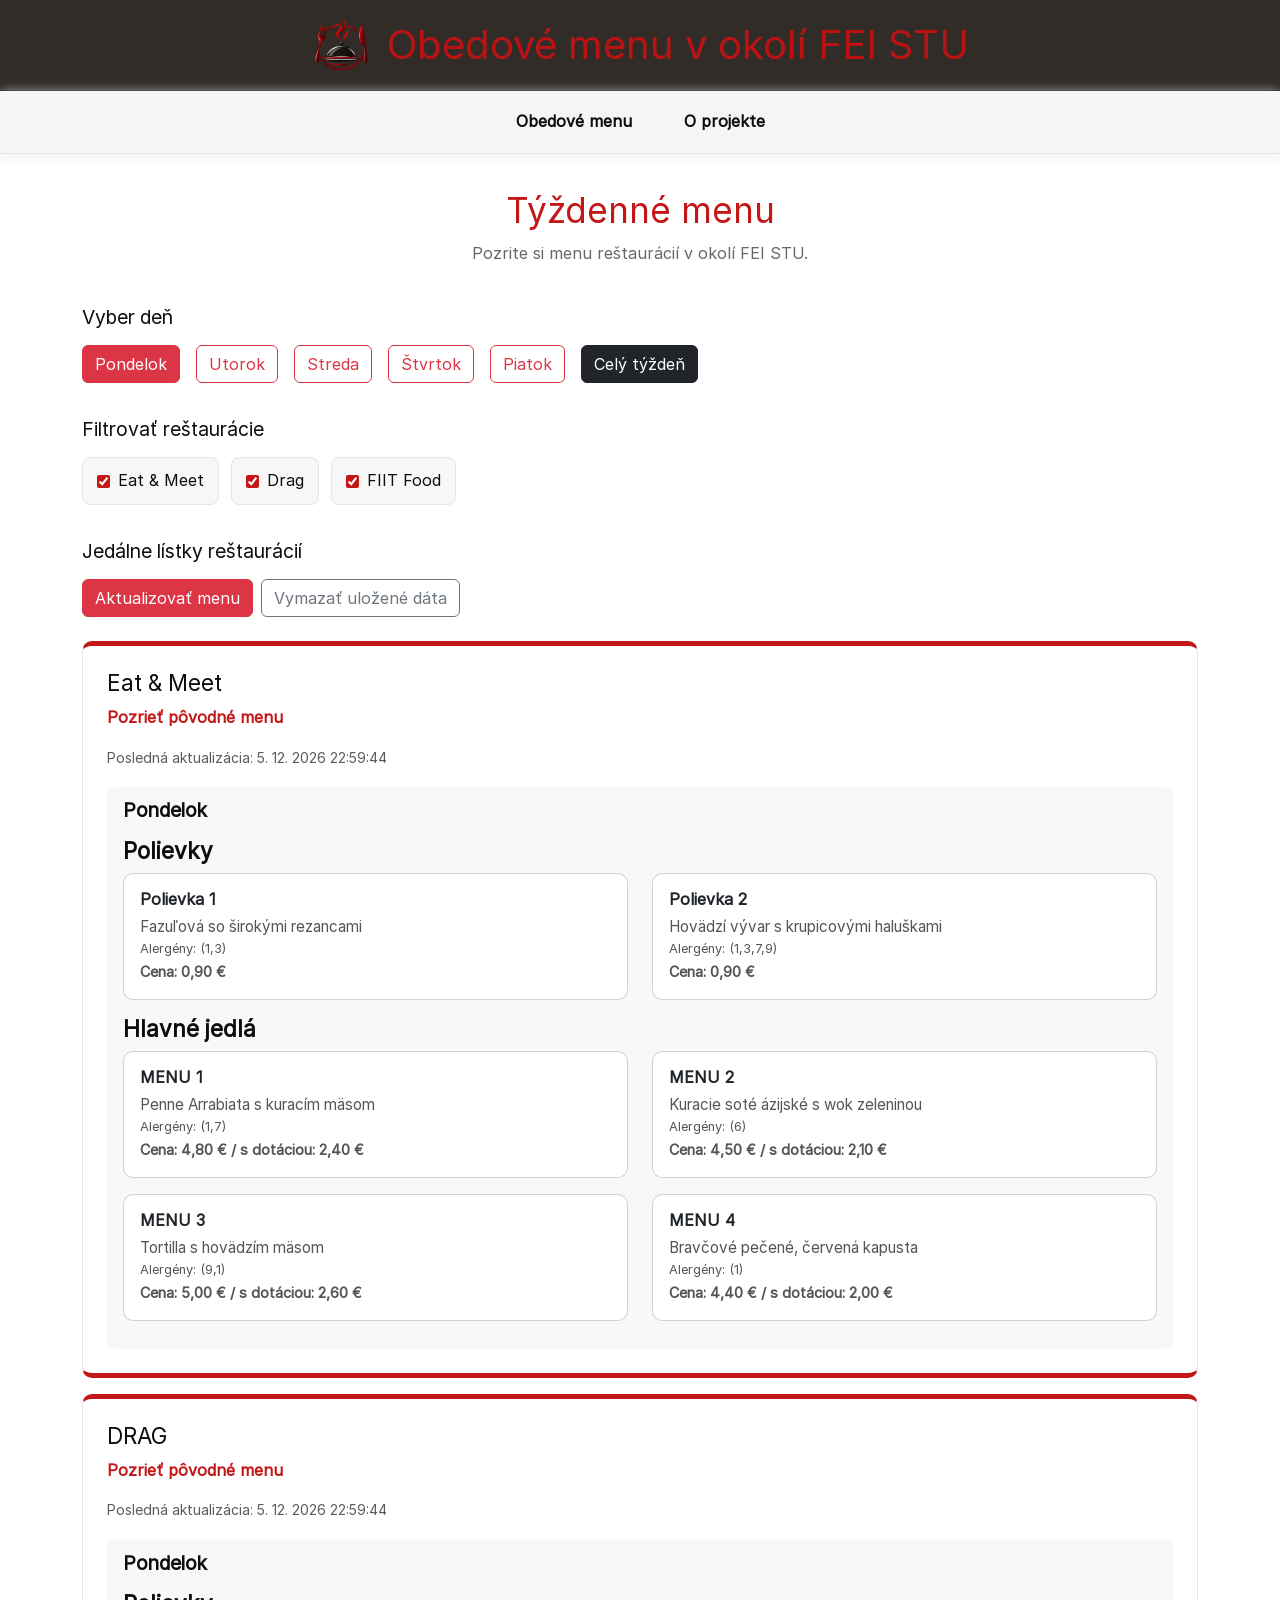
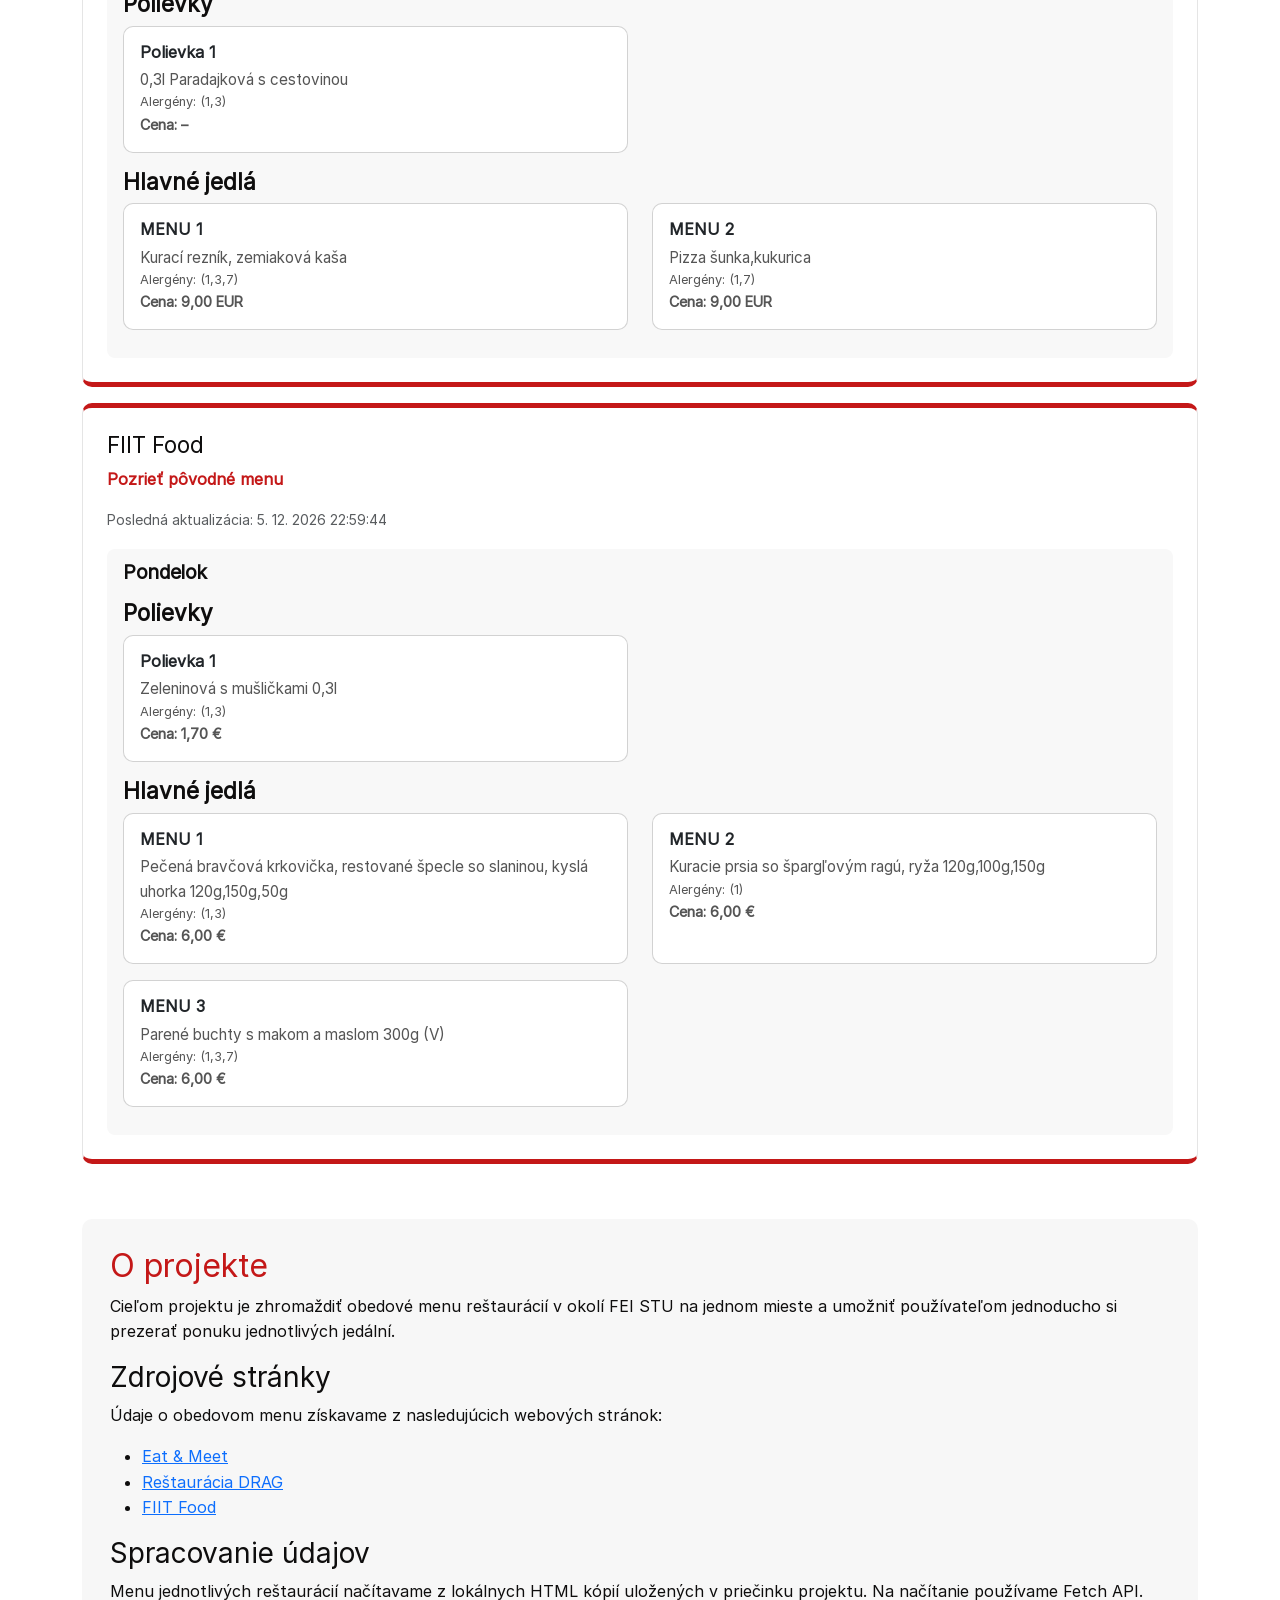
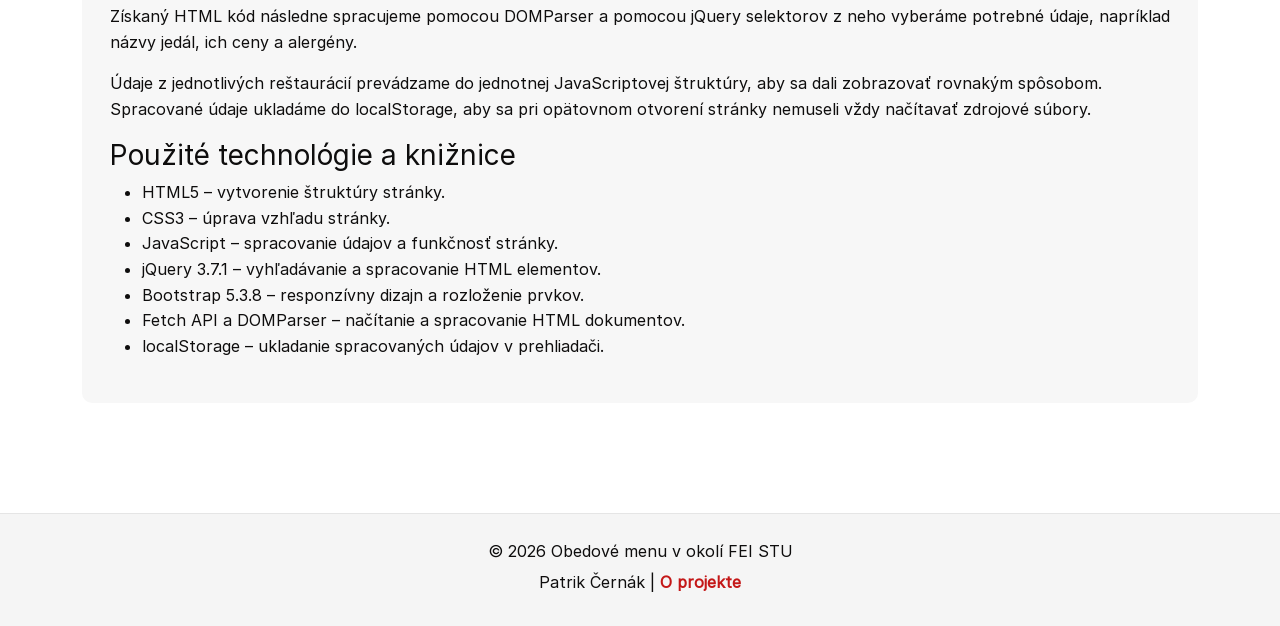
==== index.html @ 05e3ba86 "first commit" ====
<!DOCTYPE html>
<html lang="sk">

<head>
    <meta charset="UTF-8">
    <meta name="viewport" content="width=device-width, initial-scale=1">
    <title>Obedové menu v okolí FEI STU</title>

    <link
    href="https://cdn.jsdelivr.net/npm/bootstrap@5.3.8/dist/css/bootstrap.min.css"
    rel="stylesheet">

    <link rel="stylesheet" href="css/styles.css">

    <link rel="icon" type="image/png" href="images/favicon.ico">

    <script src="https://code.jquery.com/jquery-3.7.1.min.js" defer></script>
    <script src="js/script.js" defer></script>
</head>



<body class="page">

    <header>
        <div class="container">
            <div class="header-content">

                <img
                    src="images/favicon.png"
                    alt="Logo obedového menu"
                    class="header-logo"
                >

                <h1>Obedové menu v okolí FEI STU</h1>

            </div>
        </div>
    </header>


    <nav class="main-nav">
        <div class="container">
            <ul>
                <li><a href="#menu">Obedové menu</a></li>
                <li><a href="#projekt">O projekte</a></li>
            </ul>
        </div>
        
    </nav>


    <main>
        <div class="container">
            <section id="menu">

                <div class="menu-header">
                    <h2>Týždenné menu</h2>

                    <p>
                        Pozrite si menu reštaurácií
                        v okolí FEI STU.
                    </p>
                </div>

                <section>
                    <h3>Vyber deň</h3>

                    <div id="day-picker" class="day-selector d-flex flex-wrap gap-3">
                        <button type="button" class="btn btn-outline-danger">Pondelok</button>
                        <button type="button" class="btn btn-outline-danger">Utorok</button>
                        <button type="button" class="btn btn-outline-danger">Streda</button>
                        <button type="button" class="btn btn-outline-danger">Štvrtok</button>
                        <button type="button" class="btn btn-outline-danger">Piatok</button>
                        <button type="button" class="btn btn-dark">Celý týždeň</button>
                    </div>
                </section>

                <section>
                    <h3>Filtrovať reštaurácie</h3>

                    <div class="restaurant-filter">
                        <label>
                            <input
                                type="checkbox"
                                name="restaurant"
                                value="eat-and-meet"
                                checked
                            >
                            Eat &amp; Meet
                        </label>

                        <label>
                            <input
                                type="checkbox"
                                name="restaurant"
                                value="drag"
                                checked
                            >
                            Drag
                        </label>

                        <label>
                            <input
                                type="checkbox"
                                name="restaurant"
                                value="fiit-food"
                                checked
                            >
                            FIIT Food
                        </label>
                    </div>

                    <p id="no-restaurants-selected" class="mt-3" hidden>
                        Vyberte aspoň jednu reštauráciu, aby sa zobrazilo jej menu.
                    </p>
                </section>

                <section>
                    <h3 id="restaurant-menu-heading">Jedálne lístky reštaurácií</h3>

                         <div class="menu-actions d-flex flex-wrap gap-2 mb-4">
                            <button
                                type="button"
                                id="update-menu"
                                class="btn btn-danger">
                                Aktualizovať menu
                            </button>

                            <button
                                type="button"
                                id="clear-menu-storage"
                                class="btn btn-outline-secondary">
                                Vymazať uložené dáta
                            </button>
                        </div>

                        <p id="menu-storage-message" class="small text-muted"></p>

                        <article class="restaurant-card">
                            <h4>Eat &amp; Meet</h4>
                            <p>
                                <a
                                    href="https://eatandmeet.sk/tyzdenne-menu"
                                    target="_blank"
                                    rel="noopener noreferrer"
                                >
                                    Pozrieť pôvodné menu
                                </a>
                            </p>

                            <p class="small text-muted">
                                Posledná aktualizácia:
                                <time id="eat-and-meet-updated">zatiaľ žiadna</time>
                            </p>

                            <div id="eat-and-meet-menu">
                                <p>Menu sa načítava...</p>
                            </div>
                        </article>


                        <article class="restaurant-card">
                            <h4>DRAG</h4>

                            <p>
                                <a
                                    href="https://www.restauracia-drag.sk/denne-menu"
                                    target="_blank"
                                    rel="noopener noreferrer"
                                >
                                    Pozrieť pôvodné menu
                                </a>
                            </p>

                            <p class="small text-muted">
                                Posledná aktualizácia:
                                <time id="drag-updated">zatiaľ žiadna</time>
                            </p>

                            <div id="drag-menu">
                                <p>Menu sa načítava...</p>
                            </div>
                        </article>


                        <article class="restaurant-card">
                            <h4>FIIT Food</h4>

                            <p>
                                <a
                                    href="http://www.freefood.sk/menu/#fiit-food"
                                    target="_blank"
                                    rel="noopener noreferrer"
                                >
                                    Pozrieť pôvodné menu
                                </a>
                            </p>

                            <p class="small text-muted">
                                Posledná aktualizácia:
                                <time id="fiit-food-updated">zatiaľ žiadna</time>
                            </p>

                            <div id="fiit-food-menu">
                                <p>Menu sa načítava...</p>
                            </div>
                        </article>

                </section>

            </section>



            <section id="projekt">

                <h2>O projekte</h2>
                <p>
                    Cieľom projektu je zhromaždiť obedové menu reštaurácií
                    v okolí FEI STU na jednom mieste a umožniť používateľom
                    jednoducho si prezerať ponuku jednotlivých jedální.
                </p>

                <h3>Zdrojové stránky</h3>

                <p>
                    Údaje o obedovom menu získavame z nasledujúcich webových stránok:
                </p>

                <ul>
                    <li>
                        <a href="https://eatandmeet.sk/tyzdenne-menu"
                        target="_blank"
                        rel="noopener noreferrer">
                            Eat &amp; Meet
                        </a>
                    </li>

                    <li>
                        <a href="https://www.restauracia-drag.sk/denne-menu"
                        target="_blank"
                        rel="noopener noreferrer">
                            Reštaurácia DRAG
                        </a>
                    </li>

                    <li>
                        <a href="http://www.freefood.sk/menu/#fiit-food"
                        target="_blank"
                        rel="noopener noreferrer">
                            FIIT Food
                        </a>
                    </li>
                </ul>

                <h3>Spracovanie údajov</h3>
                <p>
                    Menu jednotlivých reštaurácií načítavame z lokálnych
                    HTML kópií uložených v priečinku projektu. Na načítanie
                    používame Fetch API. Získaný HTML kód následne spracujeme
                    pomocou DOMParser a pomocou jQuery selektorov z neho
                    vyberáme potrebné údaje, napríklad názvy jedál, ich ceny
                    a alergény.
                </p>
                <p>
                    Údaje z jednotlivých reštaurácií prevádzame do jednotnej
                    JavaScriptovej štruktúry, aby sa dali zobrazovať rovnakým
                    spôsobom. Spracované údaje ukladáme do localStorage,
                    aby sa pri opätovnom otvorení stránky nemuseli vždy
                    načítavať zdrojové súbory.
                </p>

                <h3>Použité technológie a knižnice</h3>
                <ul>
                    <li>HTML5 – vytvorenie štruktúry stránky.</li>
                    <li>CSS3 – úprava vzhľadu stránky.</li>
                    <li>JavaScript – spracovanie údajov a funkčnosť stránky.</li>
                    <li>jQuery 3.7.1 – vyhľadávanie a spracovanie HTML elementov.</li>
                    <li>Bootstrap 5.3.8 – responzívny dizajn a rozloženie prvkov.</li>
                    <li>Fetch API a DOMParser – načítanie a spracovanie HTML dokumentov.</li>
                    <li>localStorage – ukladanie spracovaných údajov v prehliadači.</li>
                </ul>

            </section>
        </div>
        
    </main>

    <footer class="page-footer">
        <div class="container">
            <p>
                &copy; 2026 Obedové menu v okolí FEI STU
            </p>

            <p>
                Patrik Černák |
                <a href="#projekt">O projekte</a>
            </p>
        </div>
    </footer>

</body>


</html>
---- css/styles.css ----
:root {
    --background-color: #fff;
    --background-header: #0c0501d7;
    --background-nav: #f5f5f5;
    --background-soft: #f7f7f7;

    --color-headers: #c41818;
    --color-text: #0e0d0d;
    --color-text-header: #c21212f3;
    --color-text-muted: #666;
    --color-text-secondary: #555;

    --border-color: #e5e5e5;
    --border-subtle: #eeeeee;

    --background-hover: #fbeeee;
    --shadow-color: #f0f0f0;
}


@font-face {
    font-family: "Inter";
    src: url("../fonts/Inter-Regular.woff2") format("woff2");
    font-weight: 400;
    font-style: normal;
}

body {
    font-family: "Inter", sans-serif;
    margin: 0;
    line-height: 1.6;
    background-color: var(--background-color);
    color: var(--color-text);

    min-height: 100vh;
}

header {
    background-color: var(--background-header);
    color: var(--color-text-header);
    line-height: 1;
    font-size: small;
    display: flex;
    text-align: center;
    padding: 0;
    
    border-bottom: 1px solid var(--color-text);
}

/* LOGO V HLAVIČKE */

.header-content {
    display: flex;
    align-items: center;
    justify-content: center;
    gap: 16px;
    padding: 15px 0;
}

.header-logo {
    width: 60px;
    height: 60px;
    object-fit: contain;
}

.header-content h1 {
    margin: 0;
}


/* Navigácia */
.main-nav {
    background-color: var(--background-nav);
    border-bottom: 1px solid var(--border-color);
    box-shadow: 0 3px 12px var(--shadow-color);

    position: sticky;
    top: 0;
    z-index: 1000;
}

.main-nav ul {
    list-style: none;
    display: flex;
    justify-content: center;
    align-items: center;
    gap: 24px;
    margin: 0;
    padding: 10px 0;
}

.main-nav a {
    display: block;
    text-decoration: none;
    color: var(--color-text);
    font-weight: 600;
    padding: 8px 14px;
    border-radius: 8px;

    transition: color 0.2s ease,
                background-color 0.2s ease;
}

.main-nav a:hover {
    color: var(--color-headers);
    background-color: var(--background-hover);
}

/* Hlavný obsah */
main {
    padding-top: 35px;
    padding-bottom: 60px;
}

/* Nadpis sekcie */
.menu-header {
    text-align: center;
    margin-bottom: 40px;
}

.menu-header h2 {
    margin-top: 0;
    margin-bottom: 10px;
    color: var(--color-headers);
    font-size: 2.2rem;
    line-height: 1.2;
}

.menu-header p {
    color: #666;
    margin: 0;
}

/* Jednotlivé sekcie */
#menu > section {
    margin-bottom: 35px;
}

#menu h3 {
    font-size: 1.2rem;
    margin-bottom: 16px;
}


/* Filter reštaurácií */
.restaurant-filter {
    display: flex;
    flex-wrap: wrap;
    gap: 12px;
}

.restaurant-filter label {
    display: flex;
    align-items: center;
    gap: 8px;
    background-color: #f7f7f7;
    border: 1px solid #e5e5e5;
    border-radius: 8px;
    padding: 10px 14px;
    cursor: pointer;
}

.restaurant-filter input {
    accent-color: var(--color-headers);
    cursor: pointer;
}

/* Karta reštaurácie */
.restaurant-card {
    background-color: #fff;
    border: 1px solid #e5e5e5;
    border-top: 5px solid var(--color-headers);
    border-bottom: 5px solid var(--color-headers);
    border-radius: 10px;
    padding: 24px;
    margin-top: 16px;
}

.restaurant-card h4 {
    font-size: 1.4rem;
    margin: 0 0 8px;
}

.restaurant-card a {
    color: var(--color-headers);
    font-weight: 600;
    text-decoration: none;
}

.restaurant-card a:hover {
    text-decoration: underline;
}

.restaurant-card section {
    background-color: #f8f8f8;
    border-radius: 8px;
    padding: 12px 16px;
    margin-top: 18px;
}

.restaurant-card h5 {
    font-size: 1rem;
    margin: 0 0 6px;
}

.restaurant-card section p {
    margin: 0;
    color: #555;
}

/* Jednotlivé dni týždňa */
.menu-day-title {
    font-size: 1.25rem;
    font-weight: 600;
    margin-bottom: 1rem;
}

/* Nadpisy Polievky a Hlavné jedlá */
.menu-group-title {
    font-size: 1rem;
    font-weight: 600;
    margin-bottom: 0.75rem;
}

/* Označenie položky, napr. Polievka 1 alebo MENU 1 */
.menu-item-category {
    font-size: 0.9rem;
    font-weight: 600;
    margin-bottom: 0.5rem;
}

/* Názov samotného jedla */
.menu-item-name {
    font-size: 0.95rem;
    margin-bottom: 0.5rem;
}

/* Alergény */
.menu-allergens {
    font-size: 0.8rem;
    color: #666;
    margin-bottom: 0.5rem;
}

/* Cena */
.menu-price {
    font-size: 0.9rem;
    font-weight: 600;
    margin-bottom: 0;
}

/* Karta jedla */
.menu-card {
    border-radius: 10px;
}


#menu {
    scroll-margin-top: 85px;
}

/* O projekte */
#projekt {
    scroll-margin-top: 85px;
    margin-top: 55px;
    padding: 28px;
    background-color: #f7f7f7;
    border-radius: 10px;
}

#projekt h2 {
    color: var(--color-headers);
    margin-top: 0;
}




/* FOOTER */

.page-footer {
    margin-top: 50px;
    padding: 25px 0;
    text-align: center;
    background-color: var(--background-nav);
    border-top: 1px solid var(--border-color);
    color: var(--color-text);
}

.page-footer p {
    margin-bottom: 5px;
}

.page-footer a {
    color: var(--color-headers);
    text-decoration: none;
    font-weight: 600;
}

.page-footer a:hover {
    text-decoration: underline;
}

/* Menšie obrazovky */
@media (max-width: 600px) {
    .main-nav ul {
        gap: 22px;
    }

    .menu-header h2 {
        font-size: 1.8rem;
    }

    .header-logo {
        width: 45px;
        height: 45px;
    }

    .header-content {
        gap: 10px;
    }

    .restaurant-card {
        padding: 16px;
    }

    #projekt {
        padding: 20px;
    }
}
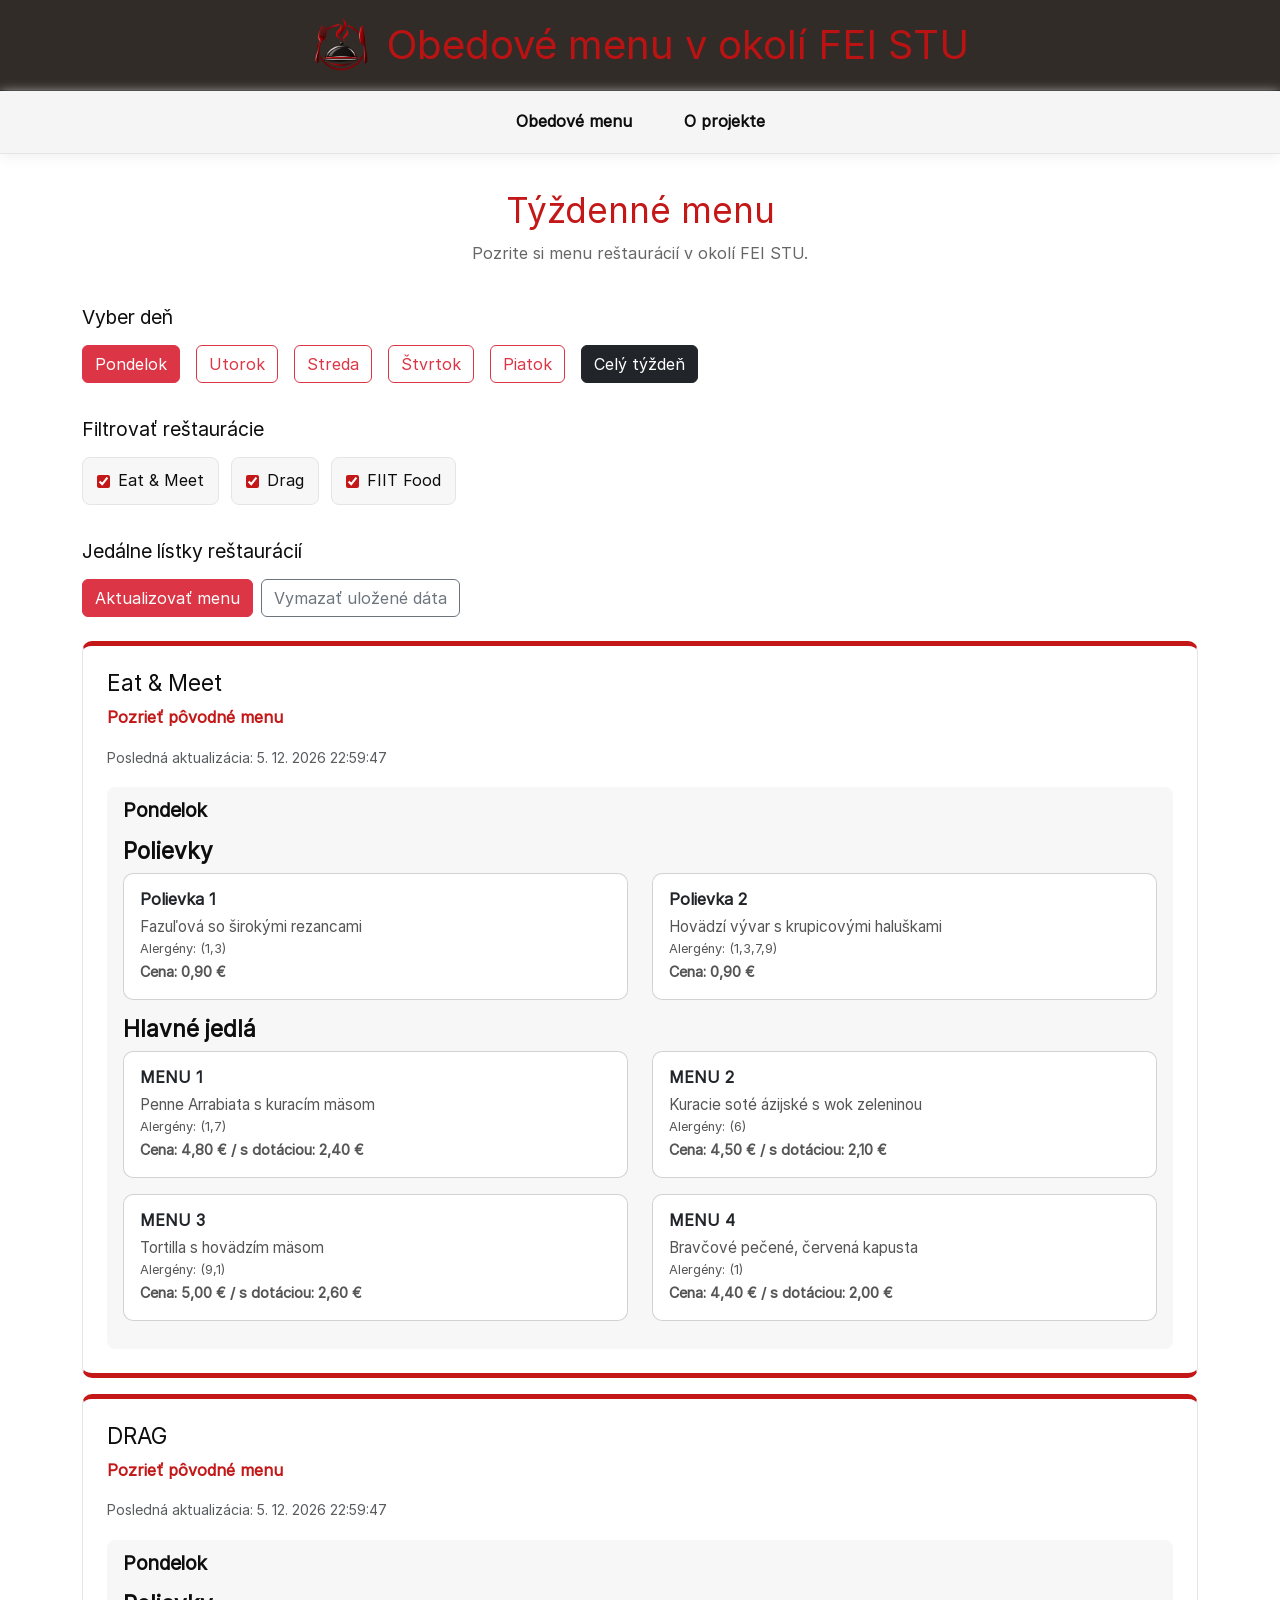
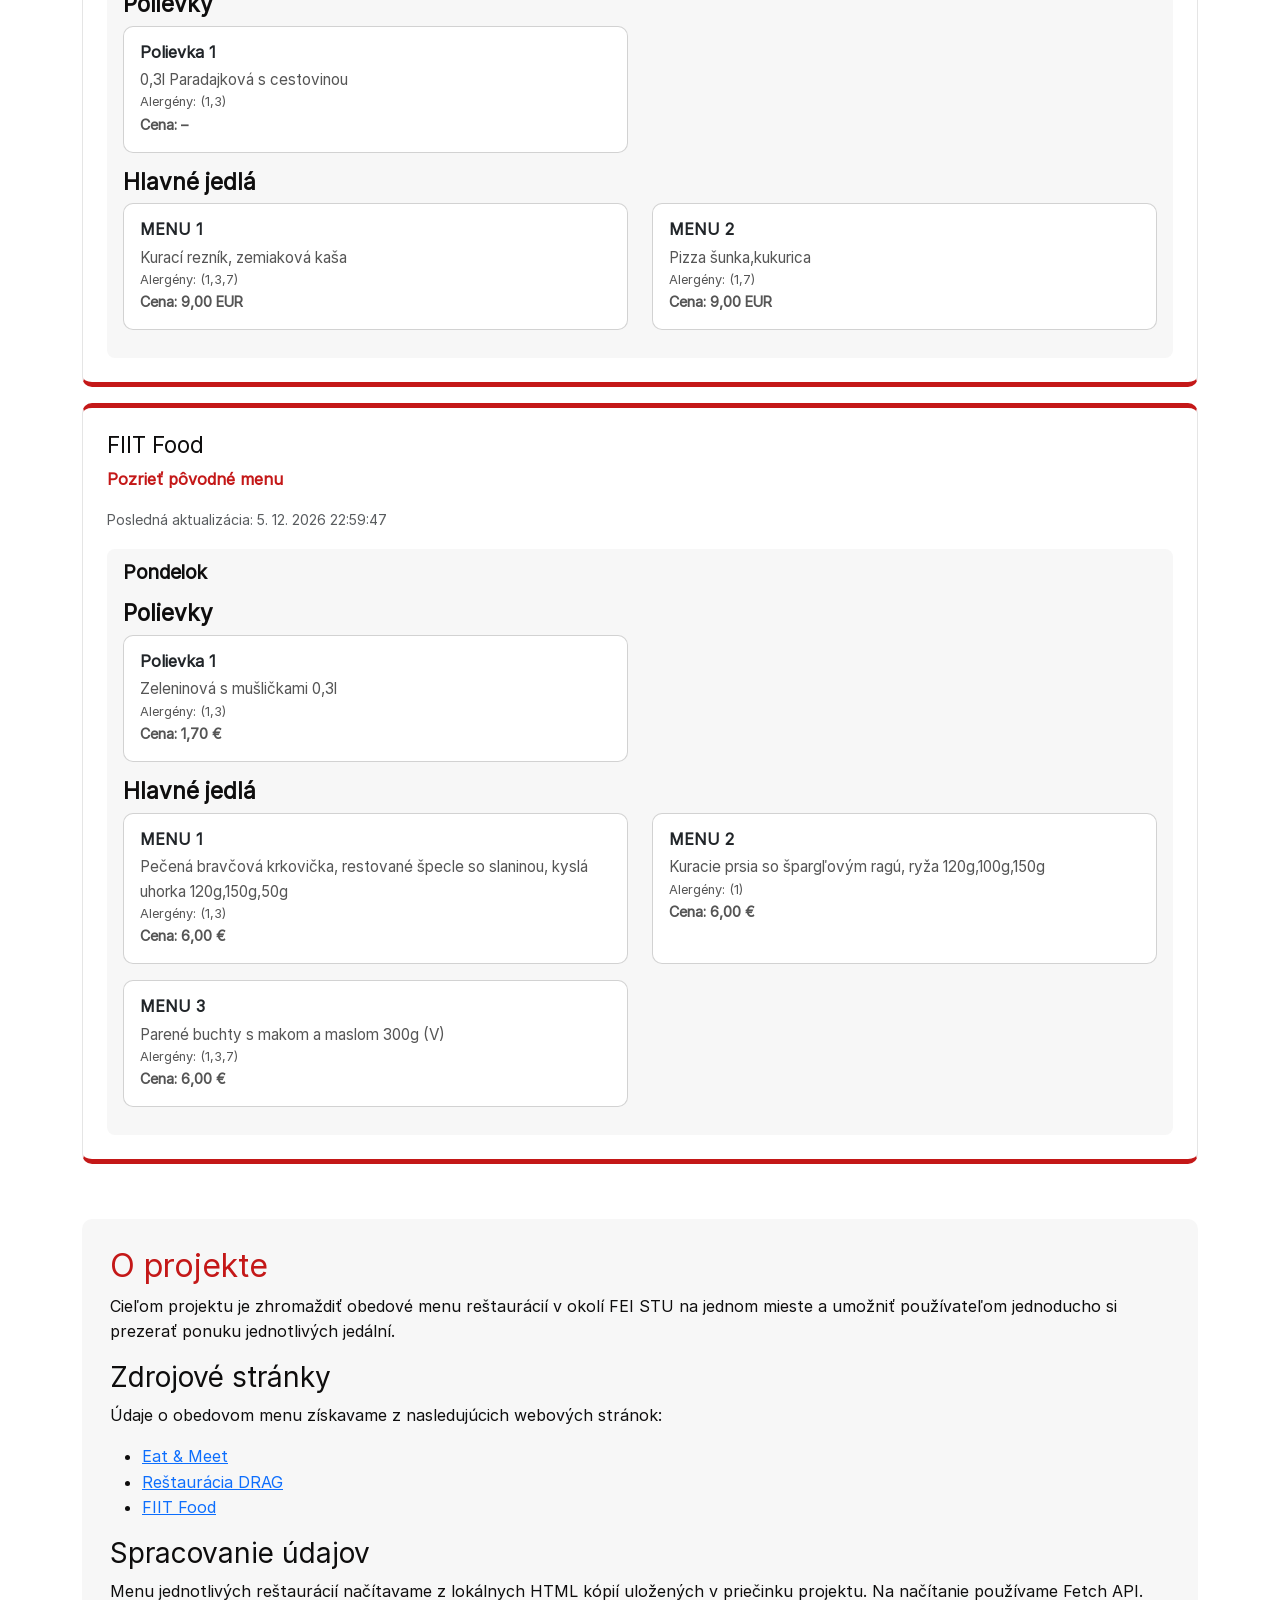
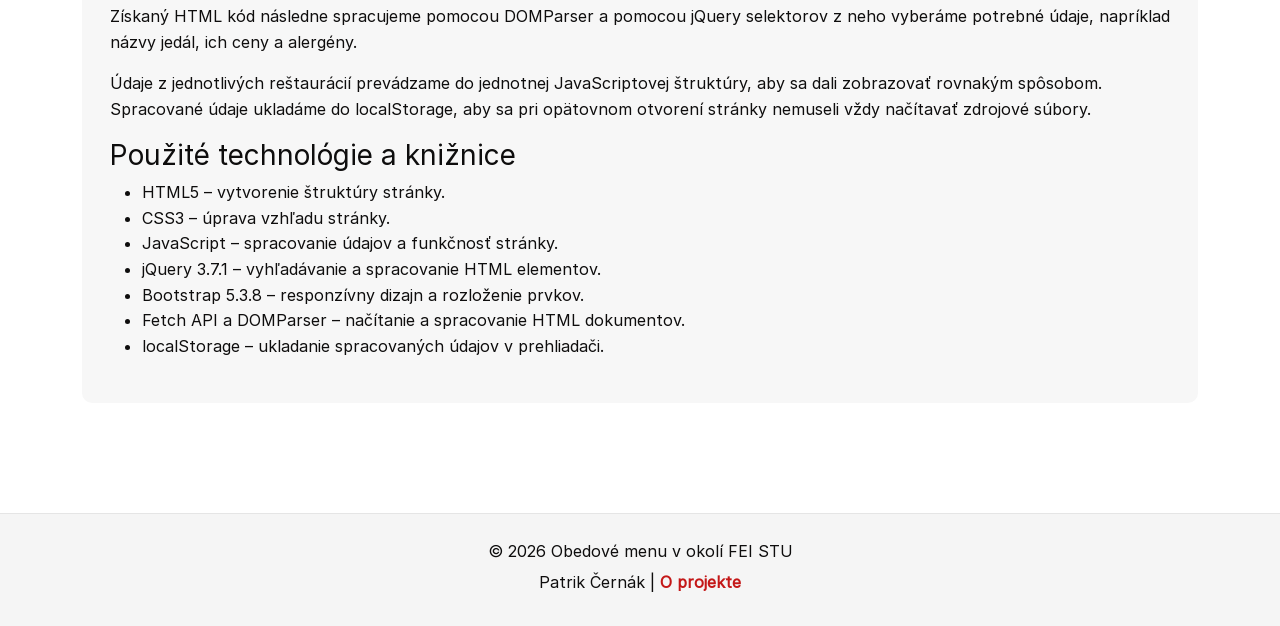
==== commit 58a62fb7: "update version" ====
--- a/index.html
+++ b/index.html
@@ -12,7 +12,12 @@
 
     <link rel="stylesheet" href="css/styles.css">
 
-    <link rel="icon" type="image/png" href="images/favicon.ico">
+    <link rel="icon" href="images/favicon.ico">
+
+    <meta name="description" content="Obedové menu reštaurácií Eat & Meet, DRAG a FIIT Food v okolí FEI STU.">
+    <meta property="og:title" content="Obedové menu | FEI STU">
+    <meta property="og:description" content="Prehľad obedových menu reštaurácií v okolí FEI STU na jednom mieste.">
+    <meta property="og:image" content="https://webte1.fei.stuba.sk/~xcernakp/images/favicon.png">
 
     <script src="https://code.jquery.com/jquery-3.7.1.min.js" defer></script>
     <script src="js/script.js" defer></script>
--- a/css/styles.css
+++ b/css/styles.css
@@ -47,7 +47,6 @@
     border-bottom: 1px solid var(--color-text);
 }
 
-/* LOGO V HLAVIČKE */
 
 .header-content {
     display: flex;
@@ -68,7 +67,7 @@
 }
 
 
-/* Navigácia */
+
 .main-nav {
     background-color: var(--background-nav);
     border-bottom: 1px solid var(--border-color);
@@ -106,13 +105,12 @@
     background-color: var(--background-hover);
 }
 
-/* Hlavný obsah */
+
 main {
     padding-top: 35px;
     padding-bottom: 60px;
 }
 
-/* Nadpis sekcie */
 .menu-header {
     text-align: center;
     margin-bottom: 40px;
@@ -127,11 +125,11 @@
 }
 
 .menu-header p {
-    color: #666;
-    margin: 0;
-}
-
-/* Jednotlivé sekcie */
+    color: var(--color-text-muted);
+    margin: 0;
+}
+
+
 #menu > section {
     margin-bottom: 35px;
 }
@@ -142,7 +140,7 @@
 }
 
 
-/* Filter reštaurácií */
+
 .restaurant-filter {
     display: flex;
     flex-wrap: wrap;
@@ -153,8 +151,8 @@
     display: flex;
     align-items: center;
     gap: 8px;
-    background-color: #f7f7f7;
-    border: 1px solid #e5e5e5;
+    background-color: var(--background-soft);
+    border: 1px solid var(--border-color);
     border-radius: 8px;
     padding: 10px 14px;
     cursor: pointer;
@@ -165,10 +163,9 @@
     cursor: pointer;
 }
 
-/* Karta reštaurácie */
 .restaurant-card {
-    background-color: #fff;
-    border: 1px solid #e5e5e5;
+    background-color: var(--background-color);
+    border: 1px solid var(--border-color);
     border-top: 5px solid var(--color-headers);
     border-bottom: 5px solid var(--color-headers);
     border-radius: 10px;
@@ -192,7 +189,7 @@
 }
 
 .restaurant-card section {
-    background-color: #f8f8f8;
+    background-color: var(--background-soft);
     border-radius: 8px;
     padding: 12px 16px;
     margin-top: 18px;
@@ -205,51 +202,50 @@
 
 .restaurant-card section p {
     margin: 0;
-    color: #555;
-}
-
-/* Jednotlivé dni týždňa */
+    color: var(--color-text-secondary);
+}
+
+
 .menu-day-title {
     font-size: 1.25rem;
     font-weight: 600;
     margin-bottom: 1rem;
 }
 
-/* Nadpisy Polievky a Hlavné jedlá */
+
 .menu-group-title {
     font-size: 1rem;
     font-weight: 600;
     margin-bottom: 0.75rem;
 }
 
-/* Označenie položky, napr. Polievka 1 alebo MENU 1 */
+
 .menu-item-category {
     font-size: 0.9rem;
     font-weight: 600;
     margin-bottom: 0.5rem;
 }
 
-/* Názov samotného jedla */
+
 .menu-item-name {
     font-size: 0.95rem;
     margin-bottom: 0.5rem;
 }
 
-/* Alergény */
 .menu-allergens {
     font-size: 0.8rem;
-    color: #666;
+    color: var(--color-text-muted);
     margin-bottom: 0.5rem;
 }
 
-/* Cena */
+
 .menu-price {
     font-size: 0.9rem;
     font-weight: 600;
     margin-bottom: 0;
 }
 
-/* Karta jedla */
+
 .menu-card {
     border-radius: 10px;
 }
@@ -259,12 +255,12 @@
     scroll-margin-top: 85px;
 }
 
-/* O projekte */
+
 #projekt {
     scroll-margin-top: 85px;
     margin-top: 55px;
     padding: 28px;
-    background-color: #f7f7f7;
+    background-color: var(--background-soft);
     border-radius: 10px;
 }
 
@@ -276,7 +272,6 @@
 
 
 
-/* FOOTER */
 
 .page-footer {
     margin-top: 50px;
@@ -301,7 +296,7 @@
     text-decoration: underline;
 }
 
-/* Menšie obrazovky */
+
 @media (max-width: 600px) {
     .main-nav ul {
         gap: 22px;
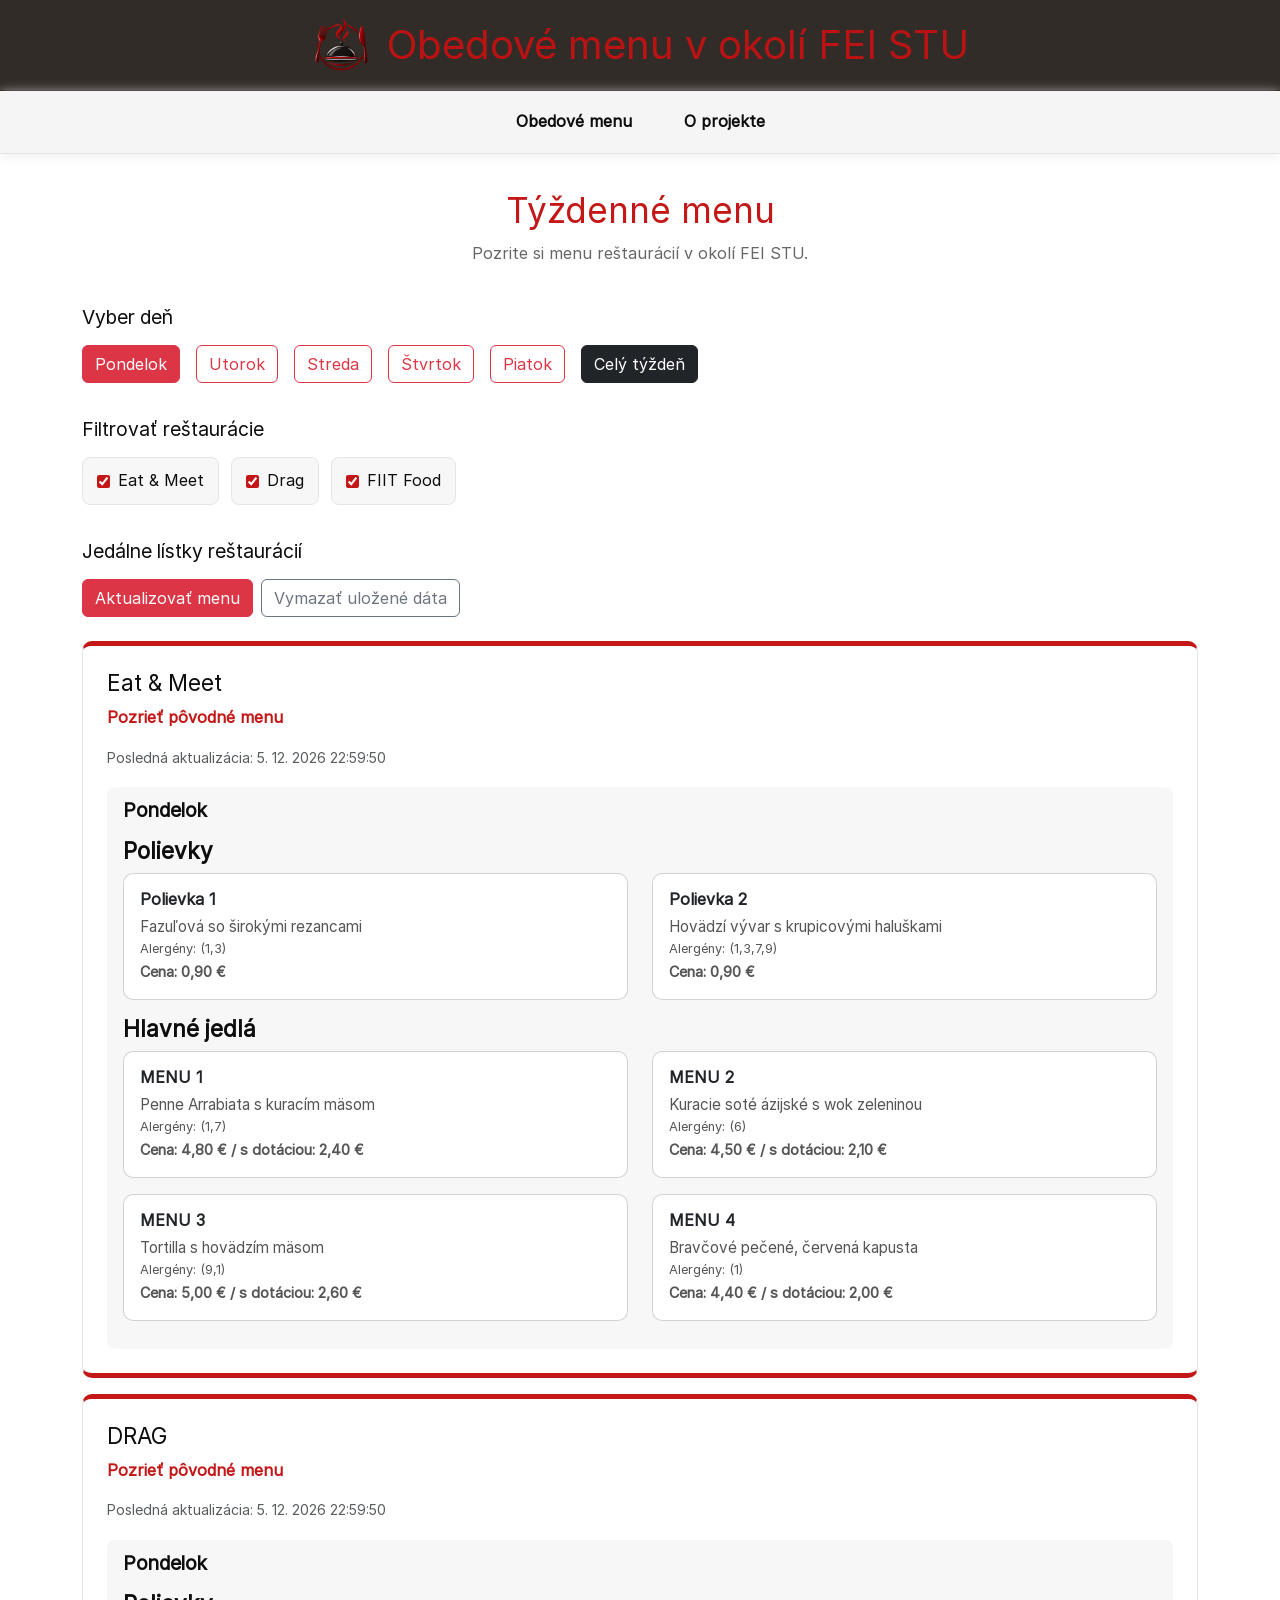
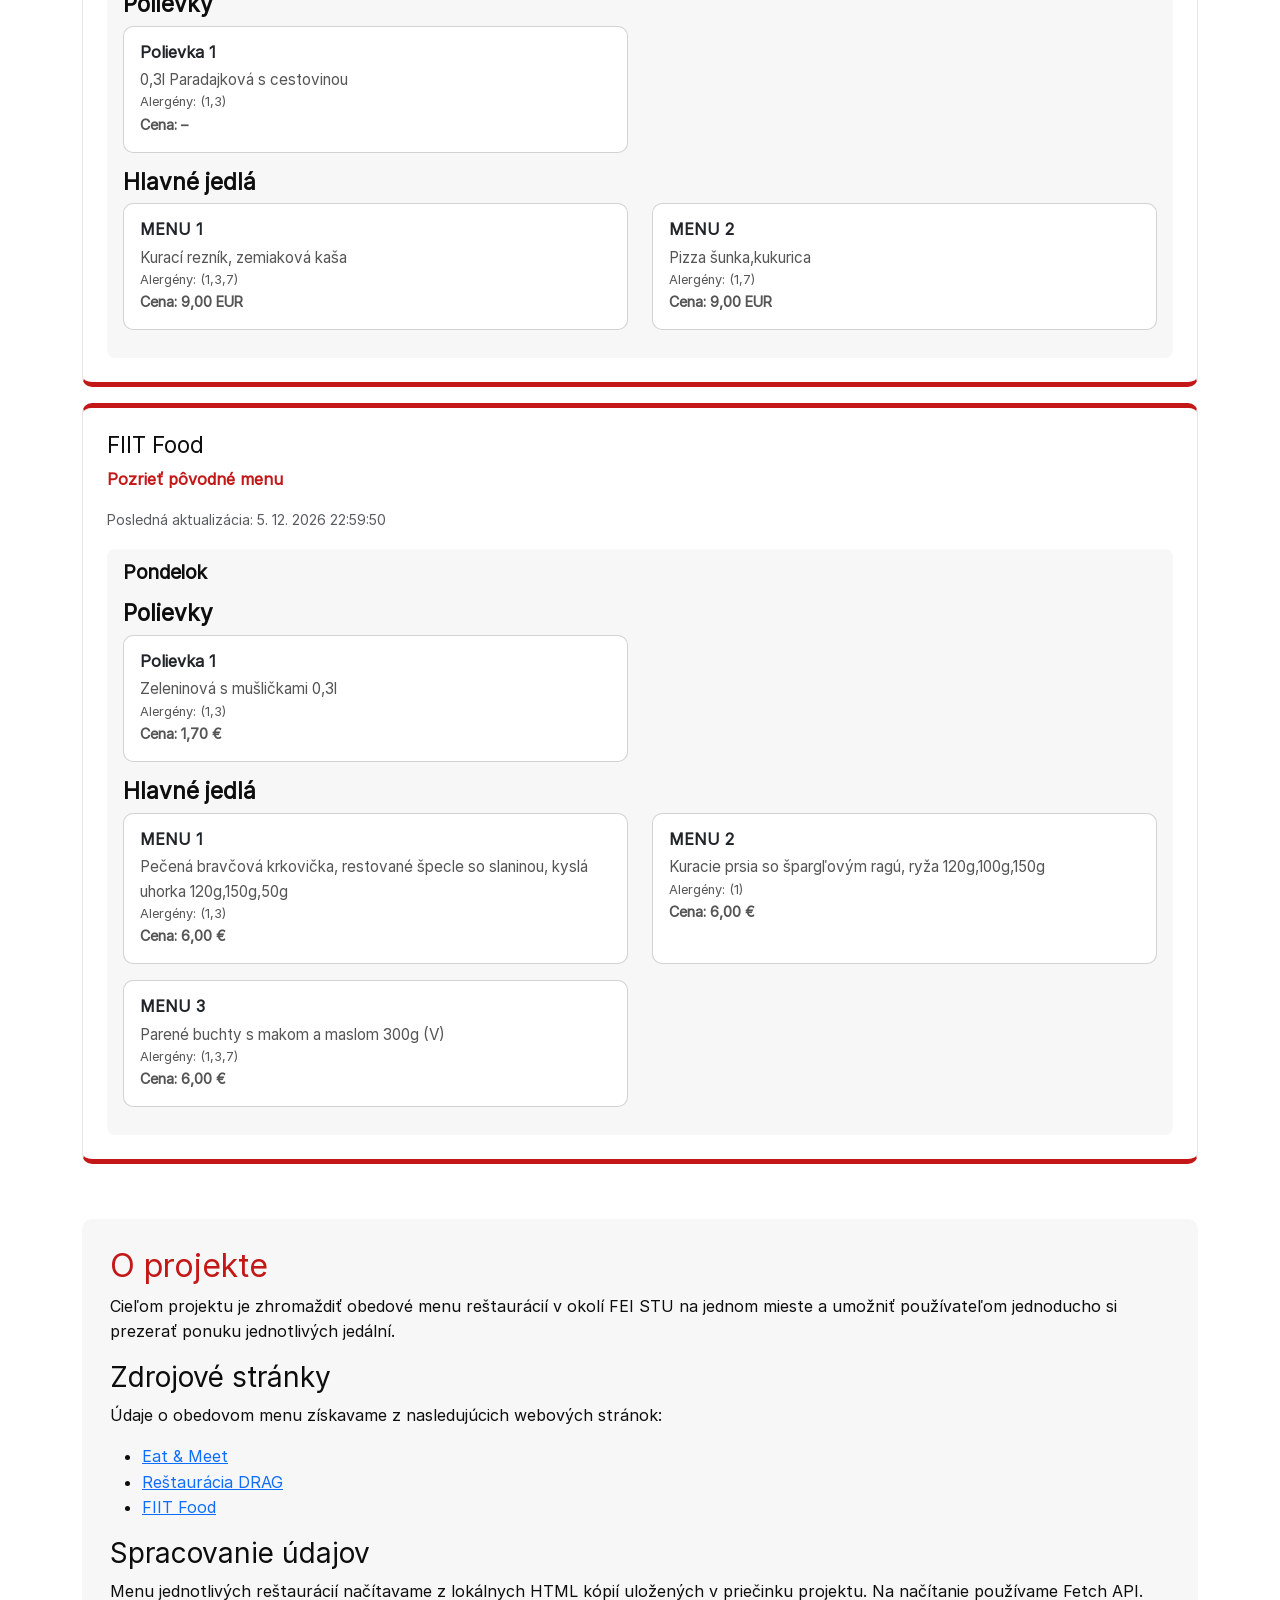
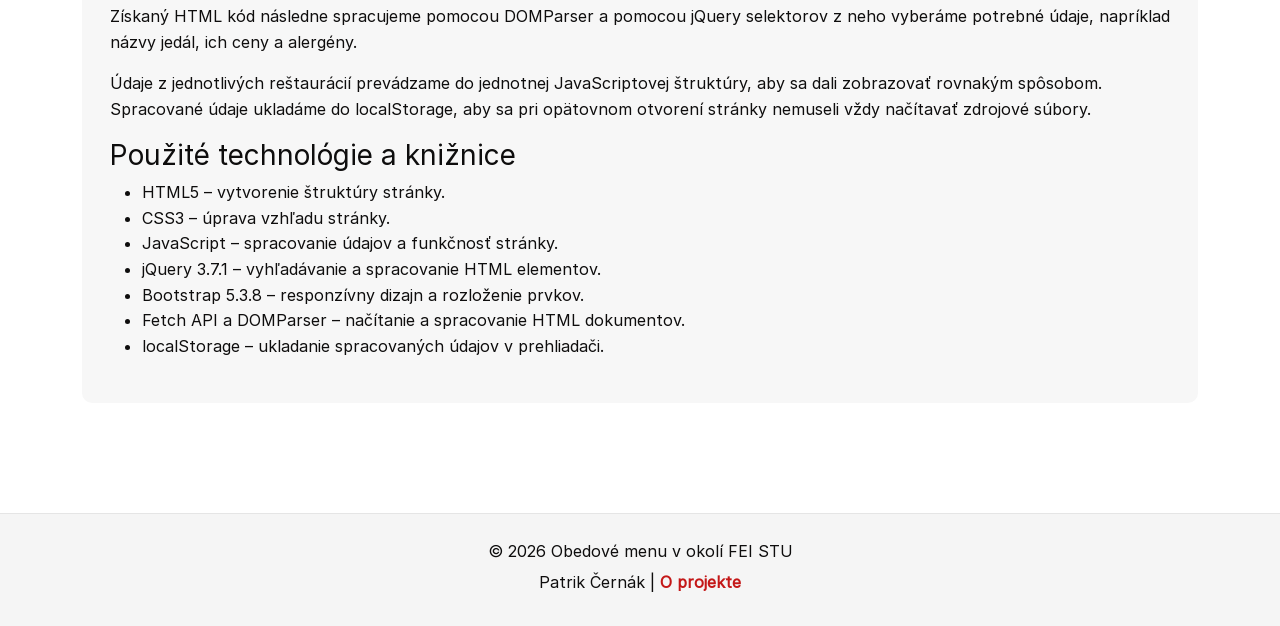
==== commit 770bdd8f: "final" ====
--- a/index.html
+++ b/index.html
@@ -156,7 +156,7 @@
 
                             <p class="small text-muted">
                                 Posledná aktualizácia:
-                                <time id="eat-and-meet-updated">zatiaľ žiadna</time>
+                                <span id="eat-and-meet-updated">zatiaľ žiadna</span>
                             </p>
 
                             <div id="eat-and-meet-menu">
@@ -180,7 +180,7 @@
 
                             <p class="small text-muted">
                                 Posledná aktualizácia:
-                                <time id="drag-updated">zatiaľ žiadna</time>
+                                <span id="drag-updated">zatiaľ žiadna</span>
                             </p>
 
                             <div id="drag-menu">
@@ -204,7 +204,7 @@
 
                             <p class="small text-muted">
                                 Posledná aktualizácia:
-                                <time id="fiit-food-updated">zatiaľ žiadna</time>
+                                <span id="fiit-food-updated">zatiaľ žiadna</span>
                             </p>
 
                             <div id="fiit-food-menu">
